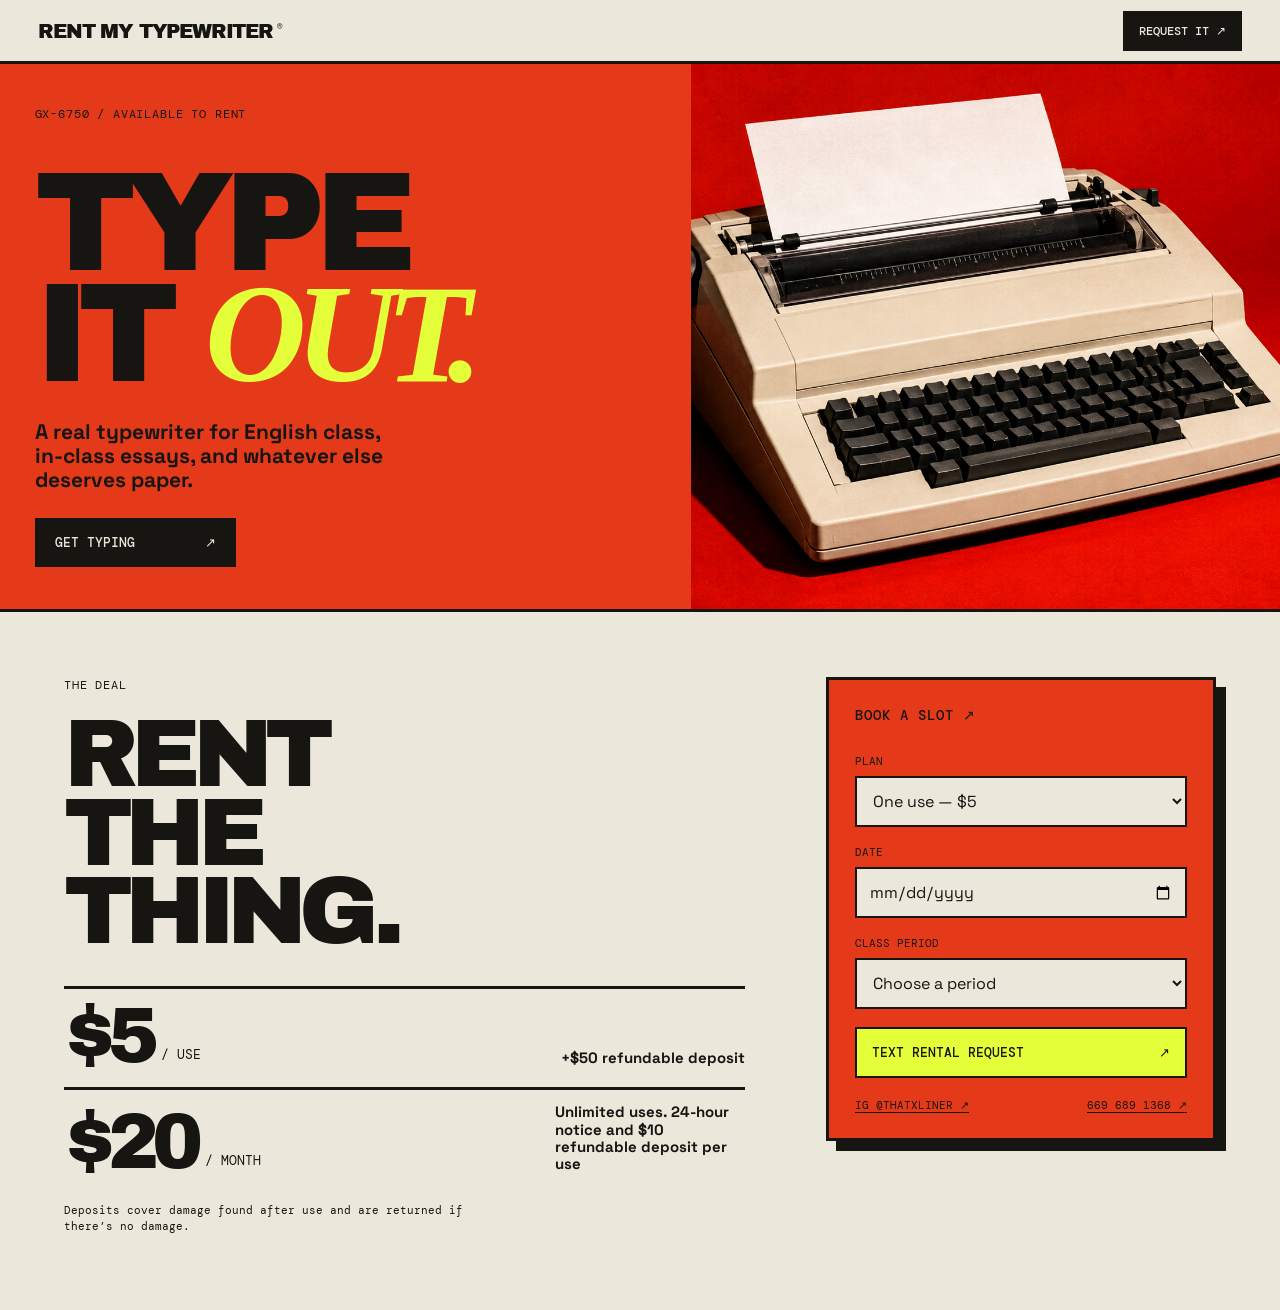
==== index.html @ 9be359db "Initial commit!" ====
<!doctype html>
<html lang="en">
<head>
  <meta charset="utf-8">
  <meta name="viewport" content="width=device-width, initial-scale=1">
  <meta name="theme-color" content="#e43a19">
  <meta name="description" content="Rent a GX-6750 typewriter for class. $5 per use or $20 per month.">
  <title>RENT MY TYPEWRITER — GX-6750</title>
  <link rel="stylesheet" href="styles.css">
</head>
<body>
  <header class="site-header">
    <a class="wordmark" href="#top">RENT MY TYPEWRITER<span>®</span></a>
    <a class="header-link" href="#request">REQUEST IT ↗</a>
  </header>
  <main id="top">
    <section class="hero">
      <div class="hero-copy">
        <p class="eyebrow">GX-6750 / AVAILABLE TO RENT</p>
        <h1>TYPE<br>IT <em>OUT.</em></h1>
        <p class="lede">A real typewriter for English class, in-class essays, and whatever else deserves paper.</p>
        <a class="hero-link" href="#request">GET TYPING <span>↗</span></a>
      </div>
      <div class="hero-art"><img src="assets/gx-6750-hero.png" alt="Cream colored electric typewriter against a red backdrop"></div>
    </section>
    <section class="booking" id="request">
      <div class="pricing">
        <p class="eyebrow">THE DEAL</p>
        <h2>RENT<br>THE<br>THING.</h2>
        <div class="rate"><div><strong>$5</strong><span>/ USE</span></div><p>+$50 refundable deposit</p></div>
        <div class="rate"><div><strong>$20</strong><span>/ MONTH</span></div><p>Unlimited uses. 24-hour notice and $10 refundable deposit per use</p></div>
        <p class="deposit-note">Deposits cover damage found after use and are returned if there’s no damage.</p>
      </div>
      <div class="request-panel">
        <p class="eyebrow">BOOK A SLOT ↗</p>
        <label for="plan">PLAN</label>
        <select id="plan"><option value="single">One use — $5</option><option value="monthly">Monthly — $20</option></select>
        <div id="single-fields">
          <label for="rental-date">DATE</label>
          <input id="rental-date" type="date" required>
          <label for="period">CLASS PERIOD</label>
          <select id="period" required><option value="" selected disabled>Choose a period</option><option value="first period">First period</option><option value="second period">Second period</option><option value="third period">Third period</option><option value="fourth period">Fourth period</option></select>
        </div>
        <div id="monthly-notice" class="monthly-notice" hidden>
          <strong>MONTHLY USE</strong>
          <p>Text me at least 24 hours before each use with the date and class period you need. There’s a $10 refundable deposit per use.</p>
        </div>
        <a id="text-request" class="request-button" href="sms:+16696891368">TEXT RENTAL REQUEST <span>↗</span></a>
        <p id="request-status" class="request-status" role="status" aria-live="polite"></p>
        <div class="contact-links"><a href="https://www.instagram.com/thatxliner/" target="_blank" rel="noopener noreferrer">IG @THATXLINER ↗</a><a href="tel:+16696891368">669 689 1368 ↗</a></div>
      </div>
    </section>
  </main>
  <script src="script.js"></script>
</body>
</html>
---- styles.css ----
@import url('https://fonts.googleapis.com/css2?family=Archivo+Black&family=DM+Mono:wght@400;500&family=Space+Grotesk:wght@500;700&display=swap');
:root{--red:#e43a19;--ink:#171512;--paper:#ebe8db;--acid:#e4ff3a}*{box-sizing:border-box}html{scroll-behavior:smooth}body{margin:0;background:var(--paper);color:var(--ink);font-family:'Space Grotesk',Arial,sans-serif}a{color:inherit;text-decoration:none}button,input,select{font:inherit}.eyebrow,.site-header,.header-link,.hero-link,.rate span,.deposit-note,.request-panel label,.request-button,.contact-links,.request-status{font-family:'DM Mono',monospace}.eyebrow{font-size:12px;letter-spacing:.07em;margin:0 0 22px}.site-header{height:64px;padding:0 3%;display:flex;align-items:center;justify-content:space-between;border-bottom:3px solid var(--ink);font-size:12px;font-weight:500}.wordmark{font-family:'Archivo Black',Impact,sans-serif;font-size:20px;letter-spacing:-.06em}.wordmark span{font:9px 'DM Mono',monospace;vertical-align:top;margin-left:4px;letter-spacing:0}.header-link{background:var(--ink);color:var(--paper);padding:12px 16px}.header-link:hover,.hero-link:hover{background:var(--acid);color:var(--ink)}.hero{display:grid;grid-template-columns:54% 46%;min-height:520px;border-bottom:3px solid var(--ink)}.hero-copy{background:var(--red);padding:42px 5%;display:flex;flex-direction:column;align-items:flex-start}.hero h1,.pricing h2{font-family:'Archivo Black',Impact,sans-serif;font-weight:400;letter-spacing:-.08em}.hero h1{font-size:clamp(78px,11vw,180px);line-height:.78;white-space:nowrap;margin:25px 0 30px}.hero h1 em{font-family:Georgia,serif;font-weight:900;color:var(--acid)}.lede{font-size:21px;line-height:1.15;font-weight:700;max-width:370px;margin:0 0 26px}.hero-link{display:flex;justify-content:space-between;gap:70px;background:var(--ink);color:var(--paper);padding:16px 20px;font-size:13px;font-weight:500;margin-top:auto}.hero-art{min-height:380px;overflow:hidden;background:#b62713}.hero-art img{width:100%;height:100%;object-fit:cover;display:block;filter:contrast(1.1)}.booking{display:grid;grid-template-columns:1fr 390px;gap:7%;padding:65px 5% 75px}.pricing h2{font-size:clamp(65px,7.5vw,120px);line-height:.82;margin:0 0 35px}.rate{display:flex;align-items:end;justify-content:space-between;gap:25px;border-top:3px solid var(--ink);padding:13px 0 16px}.rate>div{white-space:nowrap;display:flex;align-items:end;gap:9px}.rate strong{font:clamp(60px,6vw,95px)/.9 'Archivo Black',Impact,sans-serif;letter-spacing:-.09em}.rate span{font-size:13px;padding-bottom:8px}.rate p{max-width:190px;font-size:15px;font-weight:700;line-height:1.15;margin:0 0 5px}.deposit-note{font-size:11px;line-height:1.45;max-width:420px;margin:10px 0 0}.request-panel{border:3px solid var(--ink);background:var(--red);padding:26px;align-self:start;box-shadow:10px 10px 0 var(--ink)}.request-panel .eyebrow{font-size:14px;font-weight:500;margin-bottom:30px}.request-panel label{display:block;font-size:11px;margin:0 0 8px}.request-panel select,.request-panel input{display:block;width:100%;border:2px solid var(--ink);border-radius:0;background:var(--paper);color:var(--ink);padding:12px;font-size:16px;margin-bottom:18px;min-height:47px}.request-button{display:flex;justify-content:space-between;gap:12px;width:100%;background:var(--acid);border:2px solid var(--ink);padding:15px;font-size:13px;font-weight:500}.request-button:hover{background:var(--paper)}.request-status{font-size:11px;line-height:1.4;margin:10px 0 0}.request-status:empty{display:none}.contact-links{display:flex;justify-content:space-between;gap:12px;flex-wrap:wrap;font-size:11px;margin-top:20px}.contact-links a{text-decoration:underline;text-underline-offset:3px}.contact-links a:hover{color:var(--acid)}@media(max-width:800px){.hero{grid-template-columns:1fr}.hero-copy{min-height:460px}.hero-art{height:350px;min-height:0}.booking{grid-template-columns:1fr;gap:45px}.pricing h2{font-size:clamp(70px,13vw,110px)}}@media(max-width:500px){.site-header{padding:0 5%}.wordmark{font-size:16px}.header-link{font-size:10px;padding:11px}.hero-copy{padding:38px 5%;min-height:400px}.hero h1{font-size:clamp(70px,17vw,95px)}.lede{font-size:18px}.hero-art{height:290px}.booking{padding:50px 5% 70px}.rate strong{font-size:64px}.rate p{font-size:13px;max-width:125px}.request-panel{padding:20px}}@media(prefers-reduced-motion:reduce){html{scroll-behavior:auto}}


#single-fields[hidden],.monthly-notice[hidden]{display:none}.monthly-notice{border:2px solid var(--ink);background:var(--paper);padding:16px;margin:0 0 20px}.monthly-notice strong{font:15px 'Archivo Black',Impact,sans-serif}.monthly-notice p{font-size:14px;line-height:1.3;font-weight:700;margin:9px 0 0}
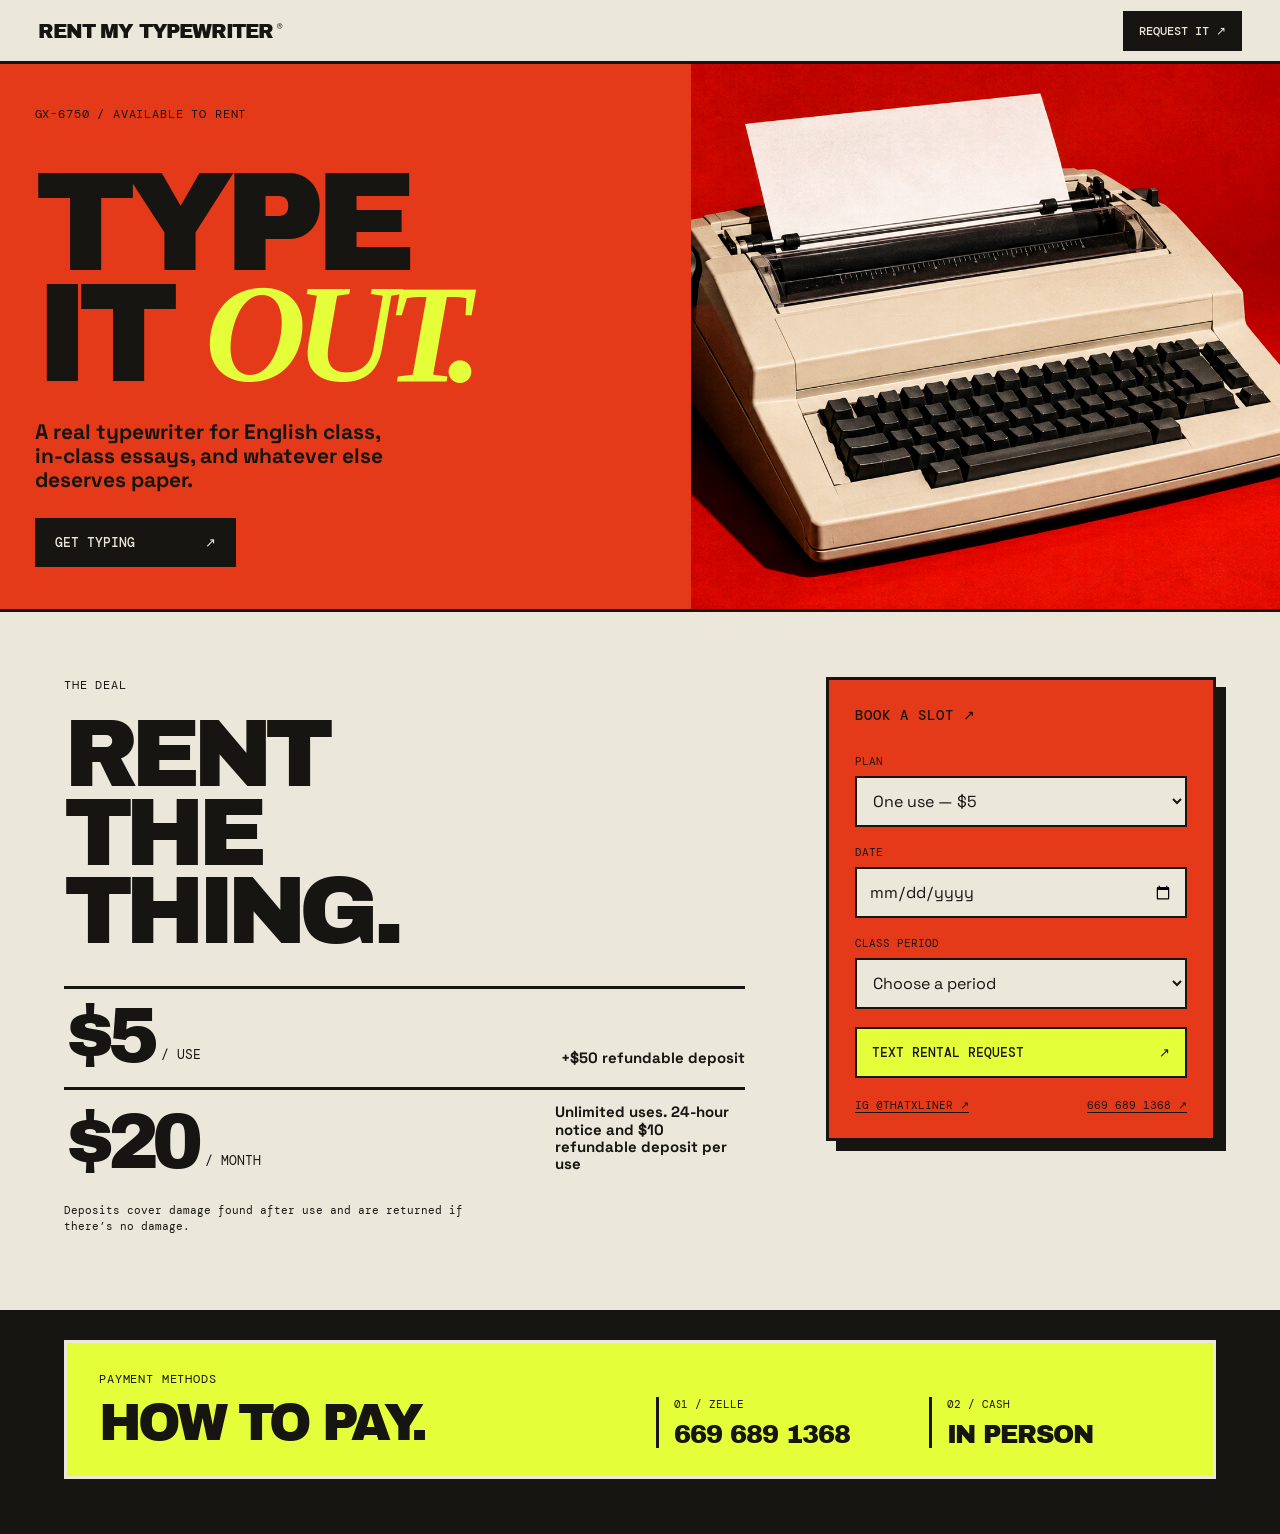
==== commit 13496374: "Added payment methods" ====
--- a/index.html
+++ b/index.html
@@ -50,6 +50,12 @@
         <div class="contact-links"><a href="https://www.instagram.com/thatxliner/" target="_blank" rel="noopener noreferrer">IG @THATXLINER ↗</a><a href="tel:+16696891368">669 689 1368 ↗</a></div>
       </div>
     </section>
+    <section class="payment" aria-labelledby="payment-title">
+      <div class="payment-card">
+        <div><p class="eyebrow">PAYMENT METHODS</p><h2 id="payment-title">HOW TO PAY.</h2></div>
+        <div class="payment-options"><p><span>01 / ZELLE</span><strong>669 689 1368</strong></p><p><span>02 / CASH</span><strong>IN PERSON</strong></p></div>
+      </div>
+    </section>
   </main>
   <script src="script.js"></script>
 </body>
--- a/styles.css
+++ b/styles.css
@@ -3,3 +3,5 @@
 
 
 #single-fields[hidden],.monthly-notice[hidden]{display:none}.monthly-notice{border:2px solid var(--ink);background:var(--paper);padding:16px;margin:0 0 20px}.monthly-notice strong{font:15px 'Archivo Black',Impact,sans-serif}.monthly-notice p{font-size:14px;line-height:1.3;font-weight:700;margin:9px 0 0}
+
+.payment{background:var(--ink);padding:30px 5% 55px}.payment-card{background:var(--acid);border:3px solid var(--paper);padding:28px 32px;display:grid;grid-template-columns:1fr 1fr;gap:32px}.payment-card .eyebrow{margin-bottom:12px}.payment-card h2{font:clamp(36px,4vw,64px)/.95 'Archivo Black',Impact,sans-serif;letter-spacing:-.07em;margin:0}.payment-options{display:grid;grid-template-columns:1fr 1fr;gap:20px;align-items:end}.payment-options p{border-left:3px solid var(--ink);padding-left:15px;margin:0}.payment-options span,.payment-options strong{display:block}.payment-options span{font:11px 'DM Mono',monospace;margin-bottom:10px}.payment-options strong{font:clamp(17px,2vw,26px) 'Archivo Black',Impact,sans-serif;letter-spacing:-.04em}@media(max-width:700px){.payment-card{grid-template-columns:1fr;padding:25px}.payment-options{gap:12px}.payment-options strong{font-size:17px}}
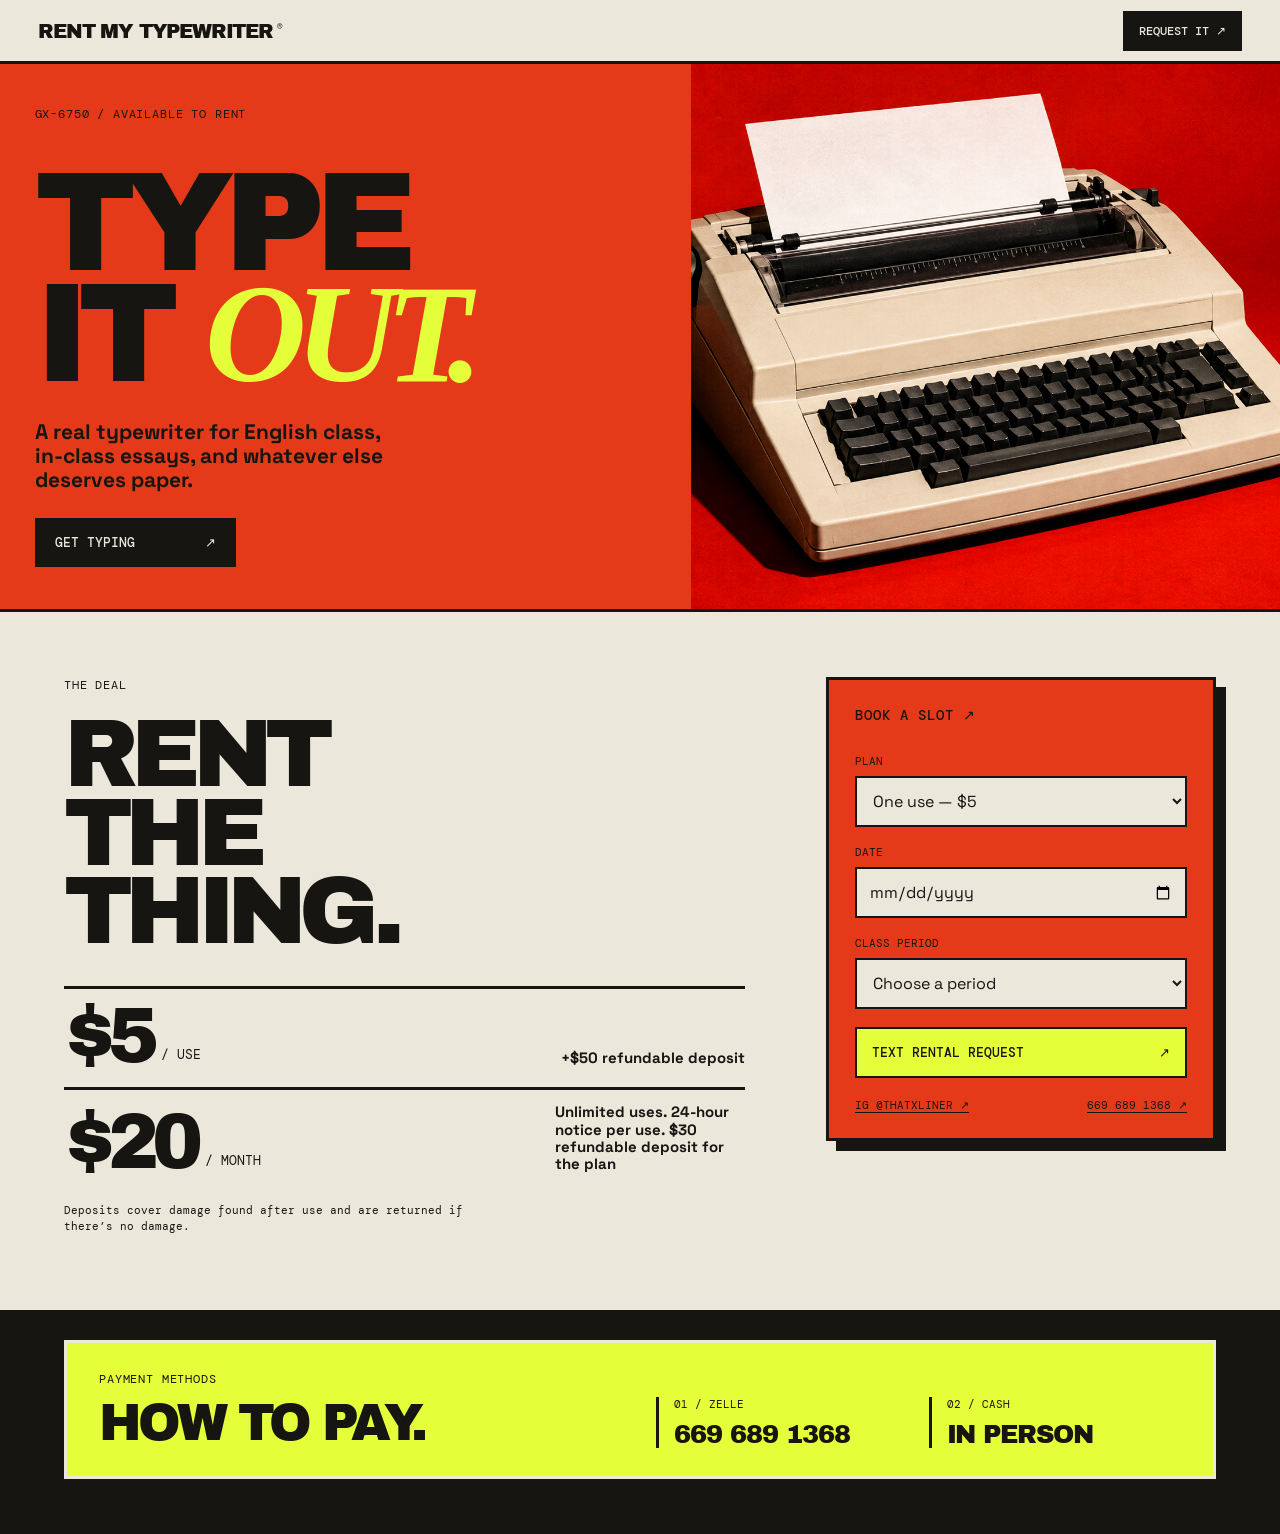
==== commit 536466a6: "Set monthly plan deposit to thirty dollars" ====
--- a/index.html
+++ b/index.html
@@ -28,7 +28,7 @@
         <p class="eyebrow">THE DEAL</p>
         <h2>RENT<br>THE<br>THING.</h2>
         <div class="rate"><div><strong>$5</strong><span>/ USE</span></div><p>+$50 refundable deposit</p></div>
-        <div class="rate"><div><strong>$20</strong><span>/ MONTH</span></div><p>Unlimited uses. 24-hour notice and $10 refundable deposit per use</p></div>
+        <div class="rate"><div><strong>$20</strong><span>/ MONTH</span></div><p>Unlimited uses. 24-hour notice per use. $30 refundable deposit for the plan</p></div>
         <p class="deposit-note">Deposits cover damage found after use and are returned if there’s no damage.</p>
       </div>
       <div class="request-panel">
@@ -43,7 +43,7 @@
         </div>
         <div id="monthly-notice" class="monthly-notice" hidden>
           <strong>MONTHLY USE</strong>
-          <p>Text me at least 24 hours before each use with the date and class period you need. There’s a $10 refundable deposit per use.</p>
+          <p>Text me at least 24 hours before each use with the date and class period you need. There’s a $30 refundable deposit for the monthly plan.</p>
         </div>
         <a id="text-request" class="request-button" href="sms:+16696891368">TEXT RENTAL REQUEST <span>↗</span></a>
         <p id="request-status" class="request-status" role="status" aria-live="polite"></p>
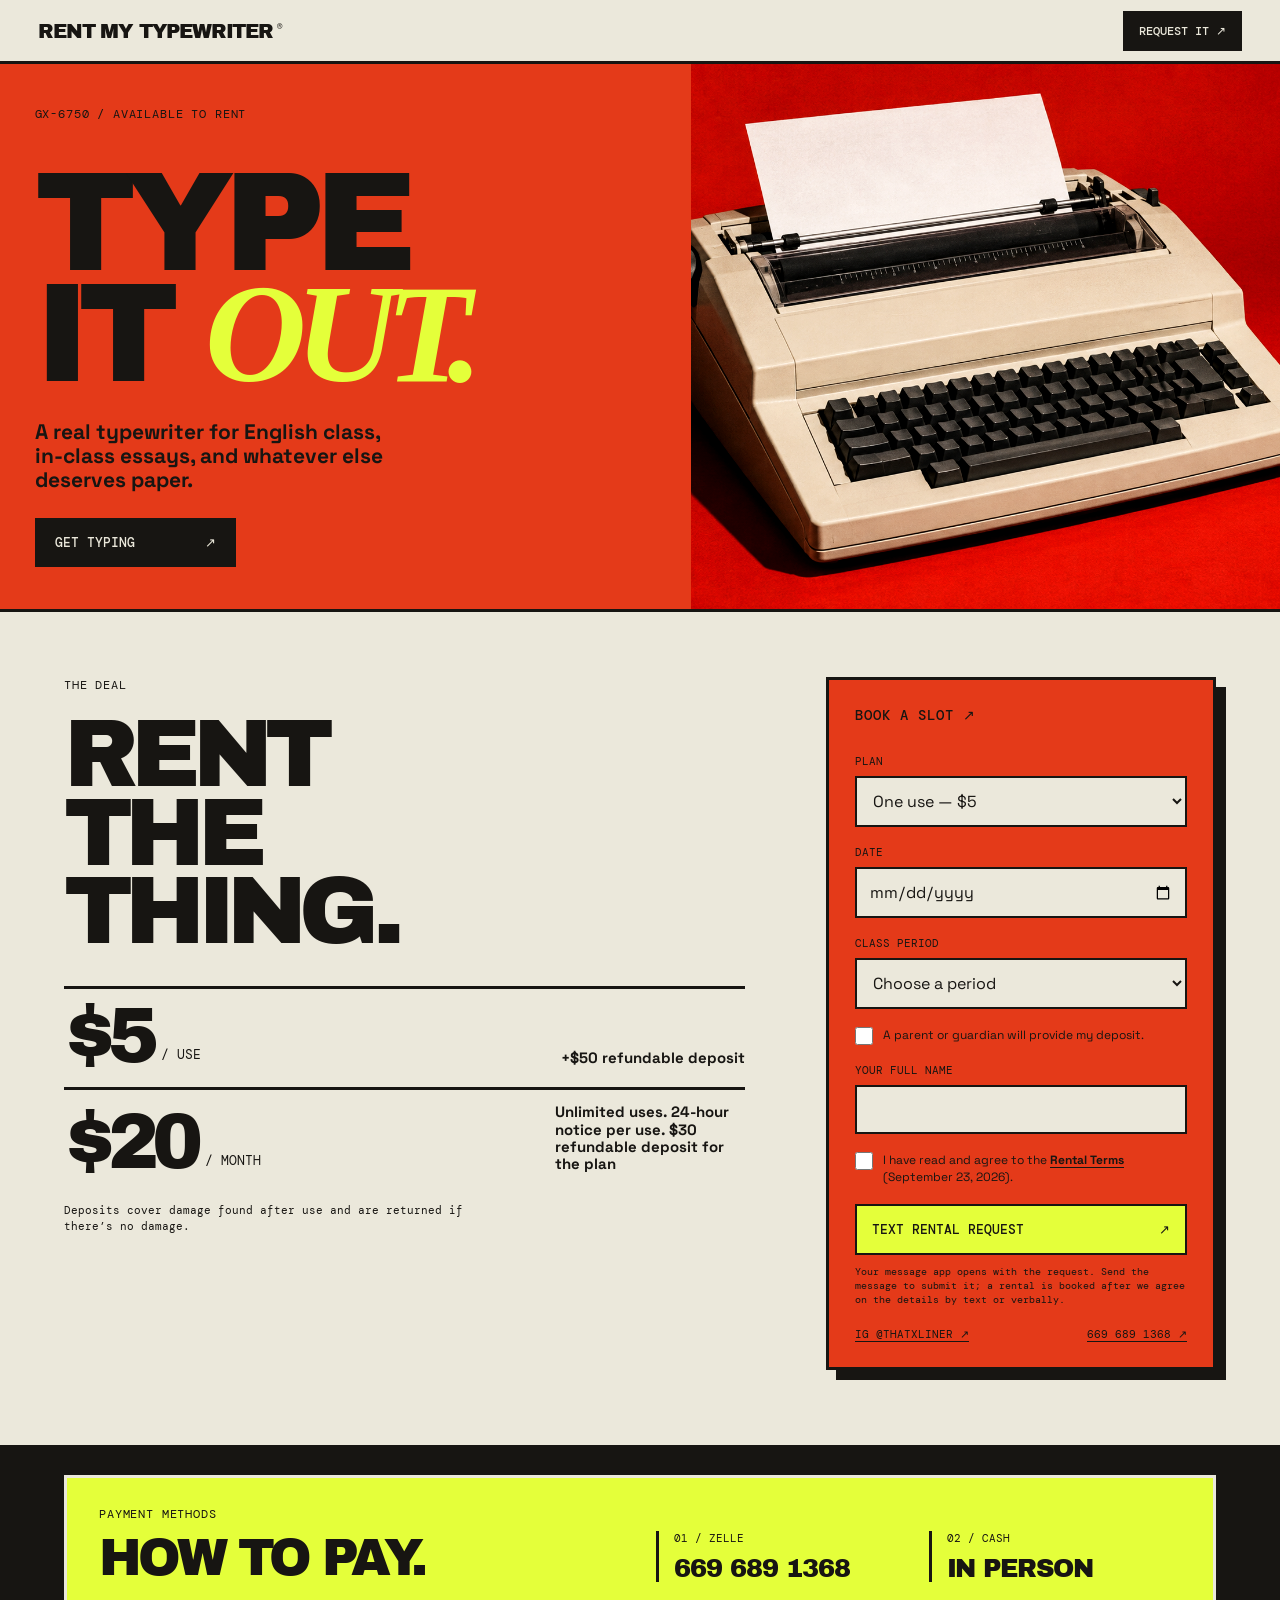
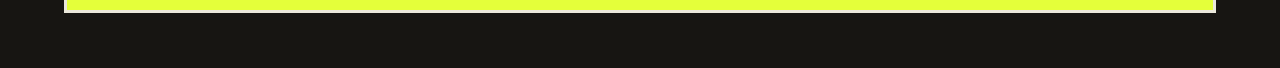
==== commit 630269a4: "Add rental terms and agreement to request flow" ====
--- a/index.html
+++ b/index.html
@@ -45,8 +45,12 @@
           <strong>MONTHLY USE</strong>
           <p>Text me at least 24 hours before each use with the date and class period you need. There’s a $30 refundable deposit for the monthly plan.</p>
         </div>
+        <label class="parent-option" for="parent-deposit"><input id="parent-deposit" type="checkbox"><span>A parent or guardian will provide my deposit.</span></label>
+        <label for="signer-name">YOUR FULL NAME</label>
+        <input id="signer-name" type="text" autocomplete="name" maxlength="100" required>
+        <label class="agreement" for="agree-terms"><input id="agree-terms" type="checkbox" required><span>I have read and agree to the <a href="terms.html" target="_blank" rel="noopener noreferrer">Rental Terms</a> (September 23, 2026).</span></label>
         <a id="text-request" class="request-button" href="sms:+16696891368">TEXT RENTAL REQUEST <span>↗</span></a>
-        <p id="request-status" class="request-status" role="status" aria-live="polite"></p>
+        <p id="request-status" class="request-status" role="status" aria-live="polite"></p><p class="request-note">Your message app opens with the request. Send the message to submit it; a rental is booked after we agree on the details by text or verbally.</p>
         <div class="contact-links"><a href="https://www.instagram.com/thatxliner/" target="_blank" rel="noopener noreferrer">IG @THATXLINER ↗</a><a href="tel:+16696891368">669 689 1368 ↗</a></div>
       </div>
     </section>
@@ -57,6 +61,6 @@
       </div>
     </section>
   </main>
-  <script src="script.js"></script>
+  <script src="script.js?v=3"></script>
 </body>
 </html>
--- a/styles.css
+++ b/styles.css
@@ -5,3 +5,6 @@
 #single-fields[hidden],.monthly-notice[hidden]{display:none}.monthly-notice{border:2px solid var(--ink);background:var(--paper);padding:16px;margin:0 0 20px}.monthly-notice strong{font:15px 'Archivo Black',Impact,sans-serif}.monthly-notice p{font-size:14px;line-height:1.3;font-weight:700;margin:9px 0 0}
 
 .payment{background:var(--ink);padding:30px 5% 55px}.payment-card{background:var(--acid);border:3px solid var(--paper);padding:28px 32px;display:grid;grid-template-columns:1fr 1fr;gap:32px}.payment-card .eyebrow{margin-bottom:12px}.payment-card h2{font:clamp(36px,4vw,64px)/.95 'Archivo Black',Impact,sans-serif;letter-spacing:-.07em;margin:0}.payment-options{display:grid;grid-template-columns:1fr 1fr;gap:20px;align-items:end}.payment-options p{border-left:3px solid var(--ink);padding-left:15px;margin:0}.payment-options span,.payment-options strong{display:block}.payment-options span{font:11px 'DM Mono',monospace;margin-bottom:10px}.payment-options strong{font:clamp(17px,2vw,26px) 'Archivo Black',Impact,sans-serif;letter-spacing:-.04em}@media(max-width:700px){.payment-card{grid-template-columns:1fr;padding:25px}.payment-options{gap:12px}.payment-options strong{font-size:17px}}
+.agreement{display:flex!important;align-items:flex-start;gap:10px;font:12px/1.4 'Space Grotesk',Arial,sans-serif!important;margin:0 0 18px!important;cursor:pointer}.agreement input{width:18px;height:18px;min-height:18px;margin:0;flex:0 0 18px;accent-color:var(--ink)}.agreement a{text-decoration:underline;text-underline-offset:3px;font-weight:700}.request-note{font:10px/1.4 'DM Mono',monospace;margin:10px 0 0}.terms-page{max-width:950px;margin:auto;padding:75px 5% 90px}.terms-page h1{font:clamp(80px,12vw,150px)/.8 'Archivo Black',Impact,sans-serif;letter-spacing:-.08em;margin:30px 0}.terms-intro{font-size:22px;font-weight:700}.terms-list{list-style:none;counter-reset:terms;padding:0;margin:35px 0}.terms-list li{counter-increment:terms;display:grid;grid-template-columns:65px 1fr;border-top:3px solid var(--ink);padding:20px 0;font-size:18px;line-height:1.35}.terms-list li::before{content:counter(terms,decimal-leading-zero);font:13px 'DM Mono',monospace;padding-top:5px}.terms-list li strong{font-family:'Archivo Black',Impact,sans-serif}.terms-back{display:inline-block;background:var(--red);border:2px solid var(--ink);padding:16px 20px;font:13px 'DM Mono',monospace}.terms-back:hover{background:var(--acid)}@media(max-width:500px){.terms-page{padding-top:55px}.terms-list li{grid-template-columns:42px 1fr;font-size:16px}}
+
+.parent-option{display:flex!important;align-items:flex-start;gap:10px;font:12px/1.4 'Space Grotesk',Arial,sans-serif!important;margin:0 0 18px!important;cursor:pointer}.parent-option input{width:18px;height:18px;min-height:18px;margin:0;flex:0 0 18px;accent-color:var(--ink)}
